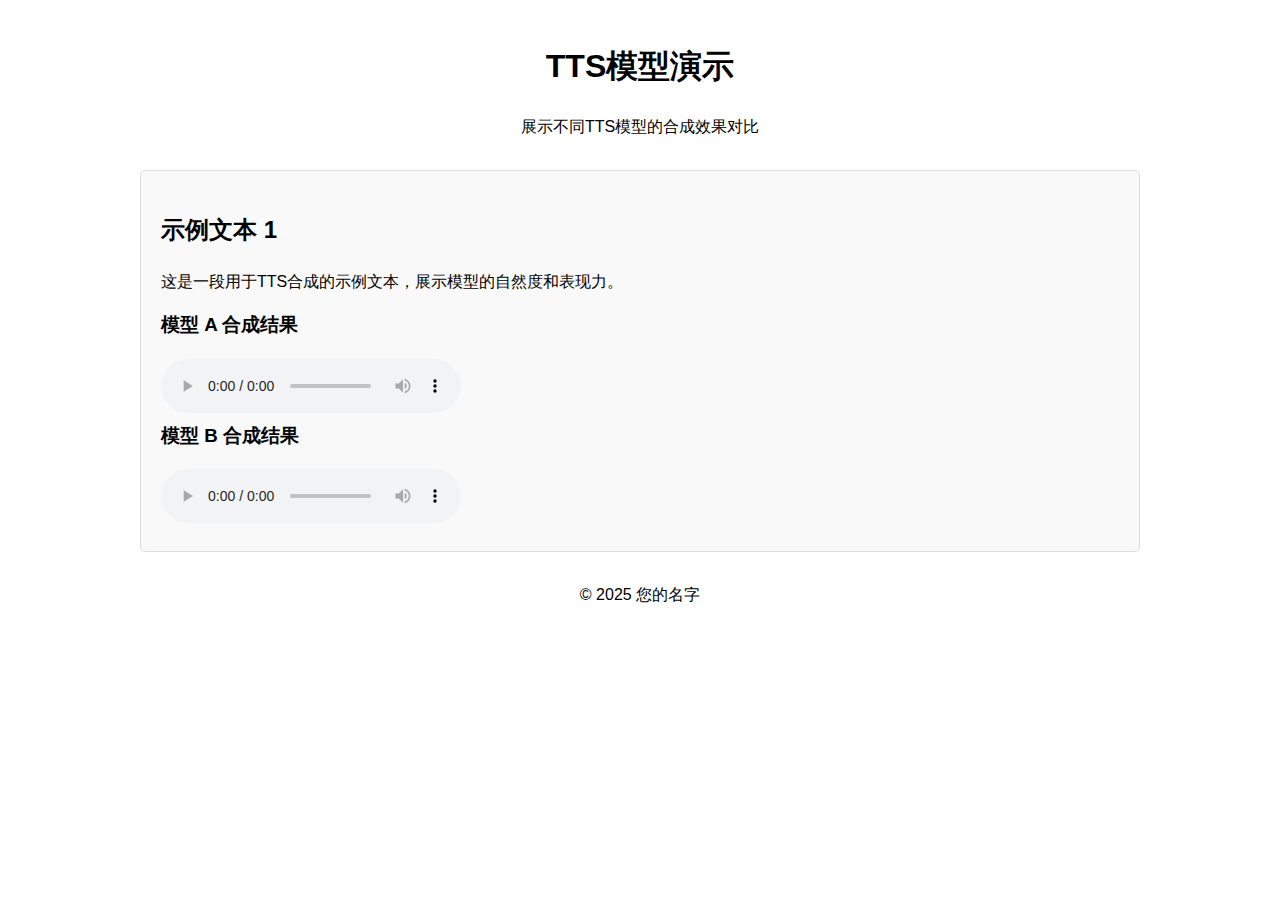
==== index.html @ d818d59c "add demo page" ====
<!DOCTYPE html>
<html>
<head>
    <meta charset="UTF-8">
    <meta name="viewport" content="width=device-width, initial-scale=1.0">
    <title>TTS演示结果</title>
    <link rel="stylesheet" href="styles.css">
</head>
<body>
    <header>
        <h1>TTS模型演示</h1>
        <p>展示不同TTS模型的合成效果对比</p>
    </header>
    
    <main>
        <!-- 内容将在这里添加 -->
        <section class="audio-sample">
            <h2>示例文本 1</h2>
            <p class="sample-text">这是一段用于TTS合成的示例文本，展示模型的自然度和表现力。</p>
            
            <h3>模型 A 合成结果</h3>
            <audio controls>
                <source src="audio/sample1_modelA.mp3" type="audio/mpeg">
                您的浏览器不支持音频元素
            </audio>
            
            <h3>模型 B 合成结果</h3>
            <audio controls>
                <source src="audio/sample1_modelB.mp3" type="audio/mpeg">
                您的浏览器不支持音频元素
            </audio>
        </section>

    </main>
    
    <footer>
        <p>© 2025 您的名字</p>
    </footer>
</body>
</html>
---- styles.css ----
body {
    font-family: 'Arial', sans-serif;
    line-height: 1.6;
    max-width: 1000px;
    margin: 0 auto;
    padding: 20px;
}

header, footer {
    text-align: center;
    margin: 20px 0;
}

.audio-sample {
    margin: 30px 0;
    padding: 20px;
    border: 1px solid #ddd;
    border-radius: 5px;
    background-color: #f9f9f9;
}

.audio-sample h3 {
    margin-top: 0;
}

table {
    width: 100%;
    border-collapse: collapse;
    margin: 20px 0;
}

table, th, td {
    border: 1px solid #ddd;
}

th, td {
    padding: 12px;
    text-align: left;
}

th {
    background-color: #f2f2f2;
}

img {
    max-width: 100%;
    height: auto;
    display: block;
    margin: 20px auto;
}
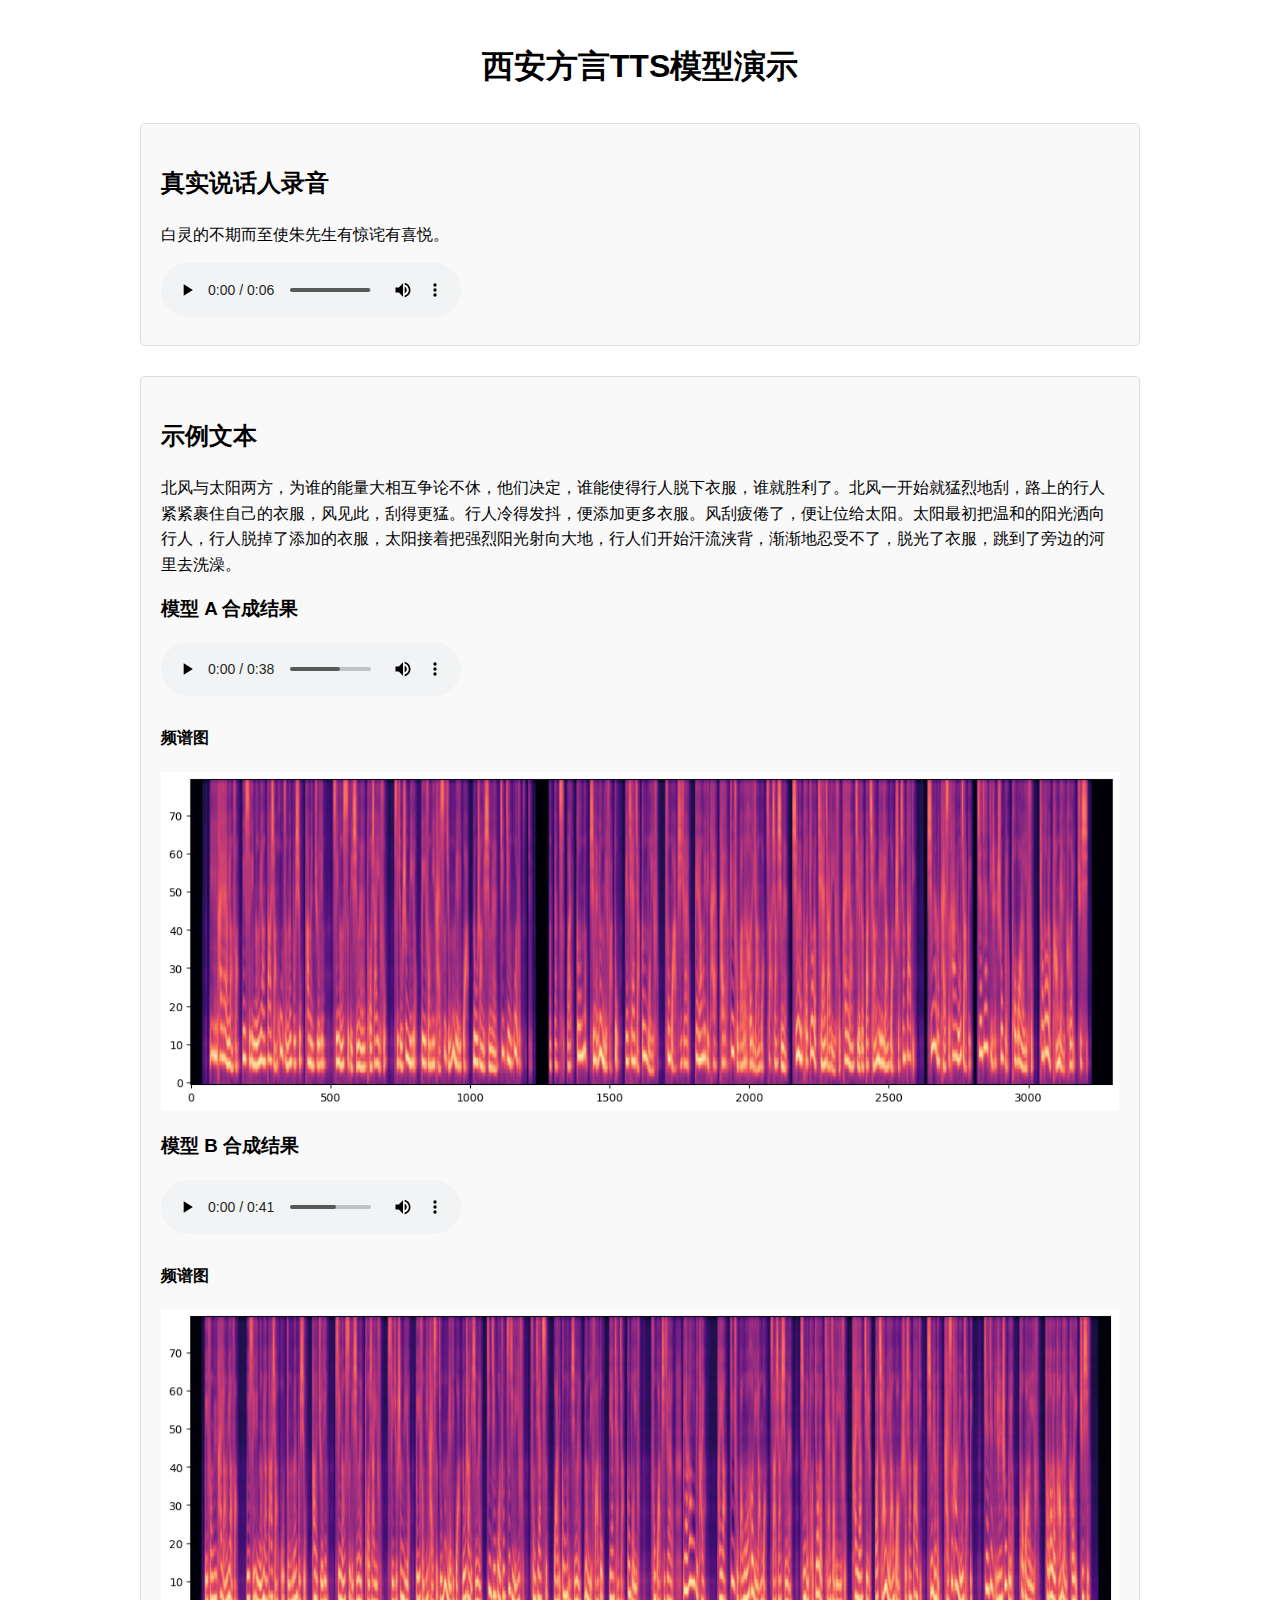
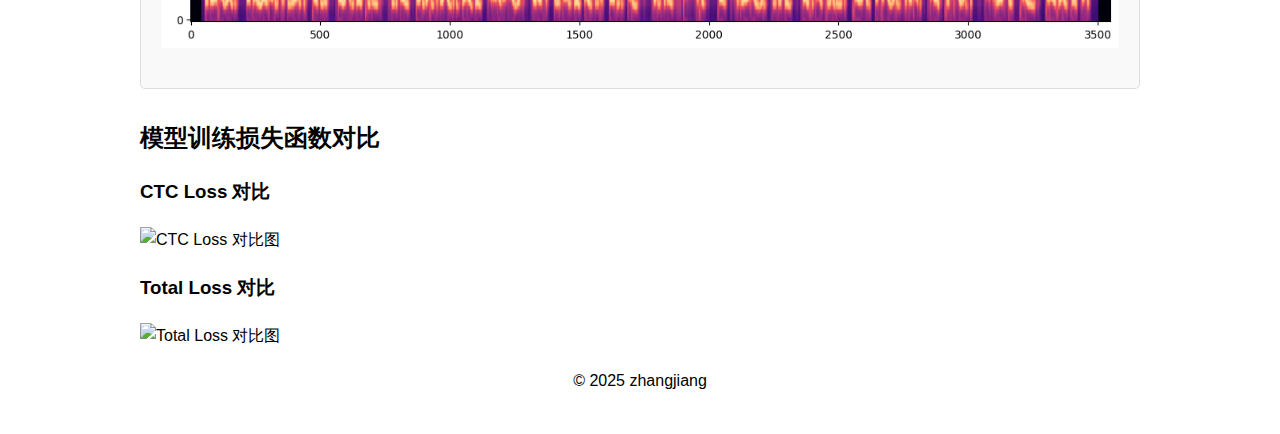
==== commit 63ae5545: "add demo item" ====
--- a/index.html
+++ b/index.html
@@ -8,34 +8,66 @@
 </head>
 <body>
     <header>
-        <h1>TTS模型演示</h1>
-        <p>展示不同TTS模型的合成效果对比</p>
+        <h1>西安方言TTS模型演示</h1>
+        <!--<p>展示不同TTS模型的合成效果对比</p>-->
     </header>
     
     <main>
-        <!-- 内容将在这里添加 -->
+        <!-- 添加真实说话人录音部分 -->
         <section class="audio-sample">
-            <h2>示例文本 1</h2>
-            <p class="sample-text">这是一段用于TTS合成的示例文本，展示模型的自然度和表现力。</p>
+            <h2>真实说话人录音</h2>
+            <p class="sample-text">白灵的不期而至使朱先生有惊诧有喜悦。</p>
+            <audio controls>
+                <source src="audio/real_speaker.wav" type="audio/mpeg">
+                您的浏览器不支持音频元素
+            </audio>
+        </section>
+        
+        <section class="audio-sample">
+            <h2>示例文本</h2>
+            <p class="sample-text"> 北风与太阳两方，为谁的能量大相互争论不休，他们决定，谁能使得行人脱下衣服，谁就胜利了。北风一开始就猛烈地刮，路上的行人紧紧裹住自己的衣服，风见此，刮得更猛。行人冷得发抖，便添加更多衣服。风刮疲倦了，便让位给太阳。太阳最初把温和的阳光洒向行人，行人脱掉了添加的衣服，太阳接着把强烈阳光射向大地，行人们开始汗流浃背，渐渐地忍受不了，脱光了衣服，跳到了旁边的河里去洗澡。</p>
             
             <h3>模型 A 合成结果</h3>
             <audio controls>
-                <source src="audio/sample1_modelA.mp3" type="audio/mpeg">
+                <source src="audio/output_sx.wav" type="audio/mpeg">
                 您的浏览器不支持音频元素
             </audio>
+            <!-- 添加模型A的频谱图 -->
+            <div class="spectrogram">
+                <h4>频谱图</h4>
+                <img src="image/spec_sx.png" alt="模型A频谱图">
+            </div>
             
             <h3>模型 B 合成结果</h3>
             <audio controls>
-                <source src="audio/sample1_modelB.mp3" type="audio/mpeg">
+                <source src="audio/output_cos.wav" type="audio/mpeg">
                 您的浏览器不支持音频元素
             </audio>
+            <!-- 添加模型B的频谱图 -->
+            <div class="spectrogram">
+                <h4>频谱图</h4>
+                <img src="image/spec_cos.png" alt="模型B频谱图">
+            </div>
         </section>
-
+        
+        <!-- 添加损失函数曲线对比部分 -->
+        <section class="loss-comparison">
+            <h2>模型训练损失函数对比</h2>
+            <div class="loss-charts">
+                <div class="loss-chart">
+                    <h3>CTC Loss 对比</h3>
+                    <img src="images/ctc_loss_comparison.png" alt="CTC Loss 对比图">
+                </div>
+                <div class="loss-chart">
+                    <h3>Total Loss 对比</h3>
+                    <img src="images/total_loss_comparison.png" alt="Total Loss 对比图">
+                </div>
+            </div>
+        </section>
     </main>
     
     <footer>
-        <p>© 2025 您的名字</p>
+        <p>© 2025 zhangjiang</p>
     </footer>
 </body>
 </html>
-
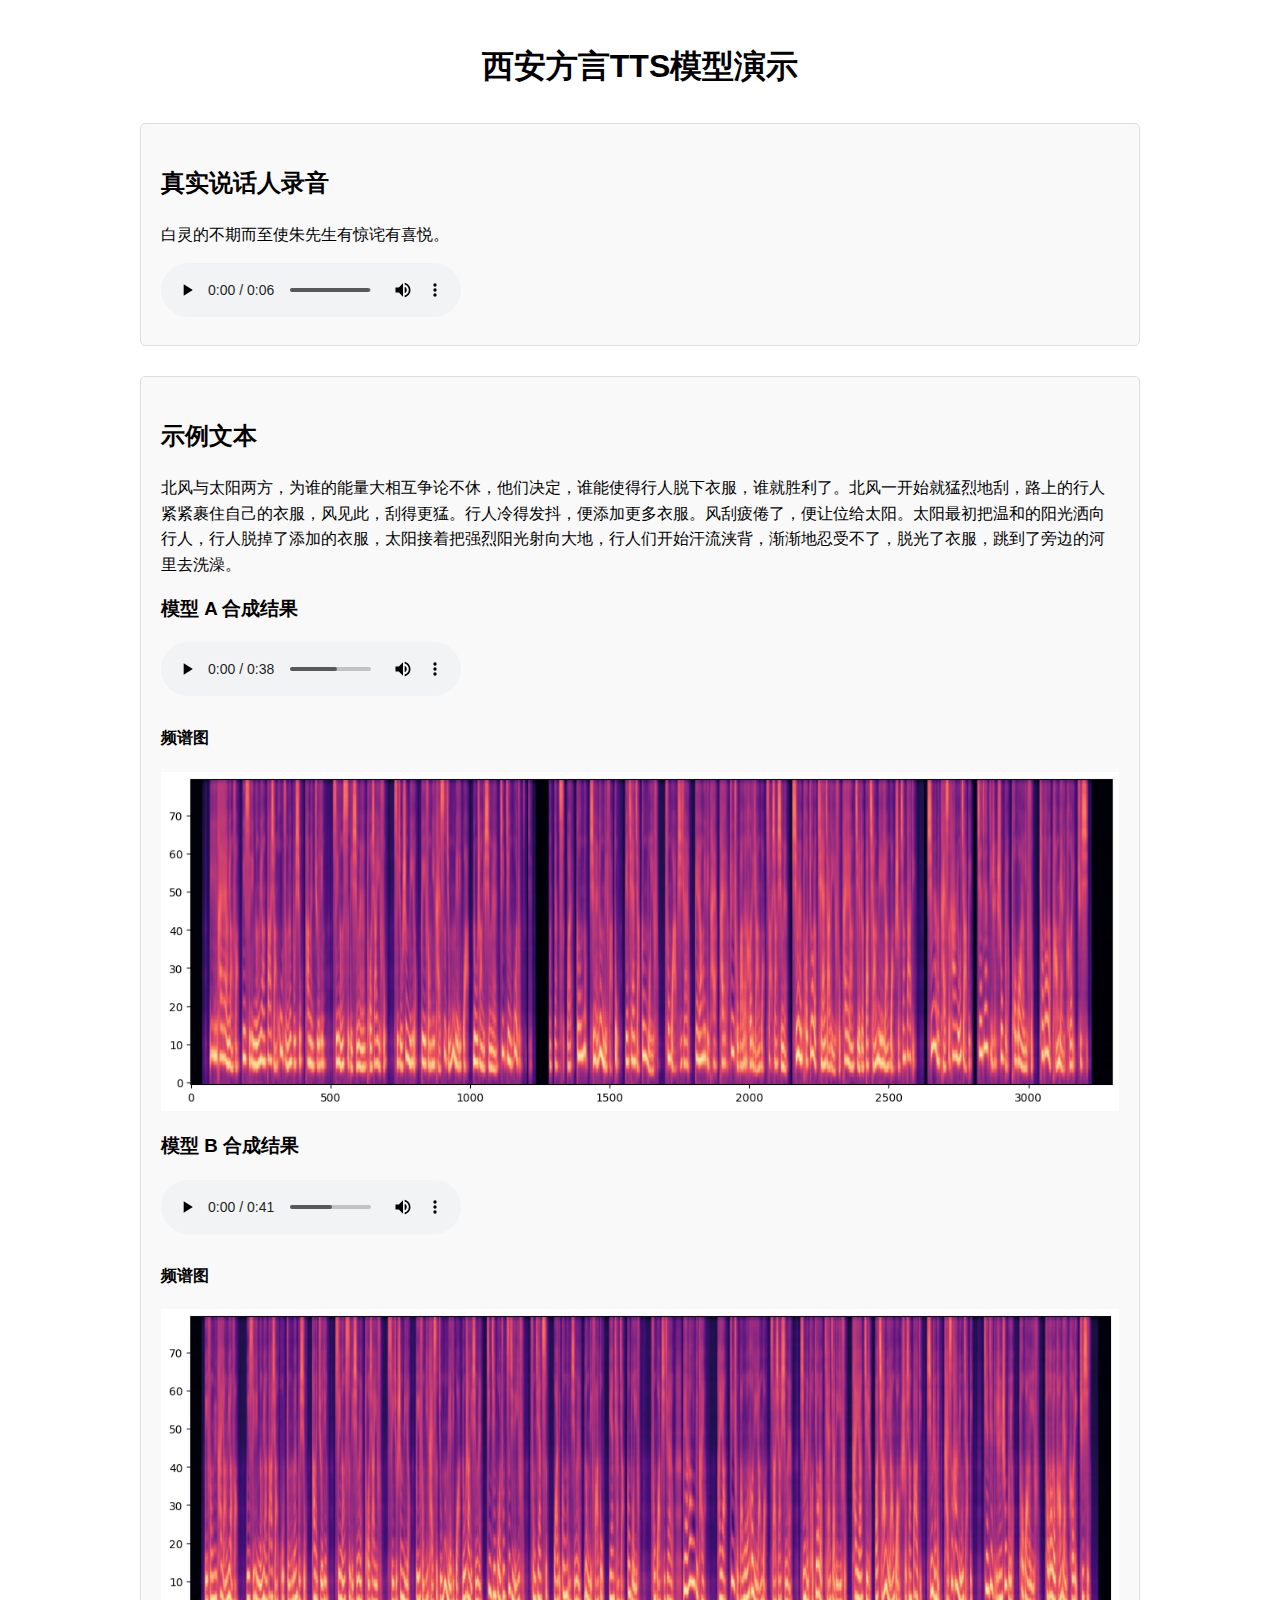
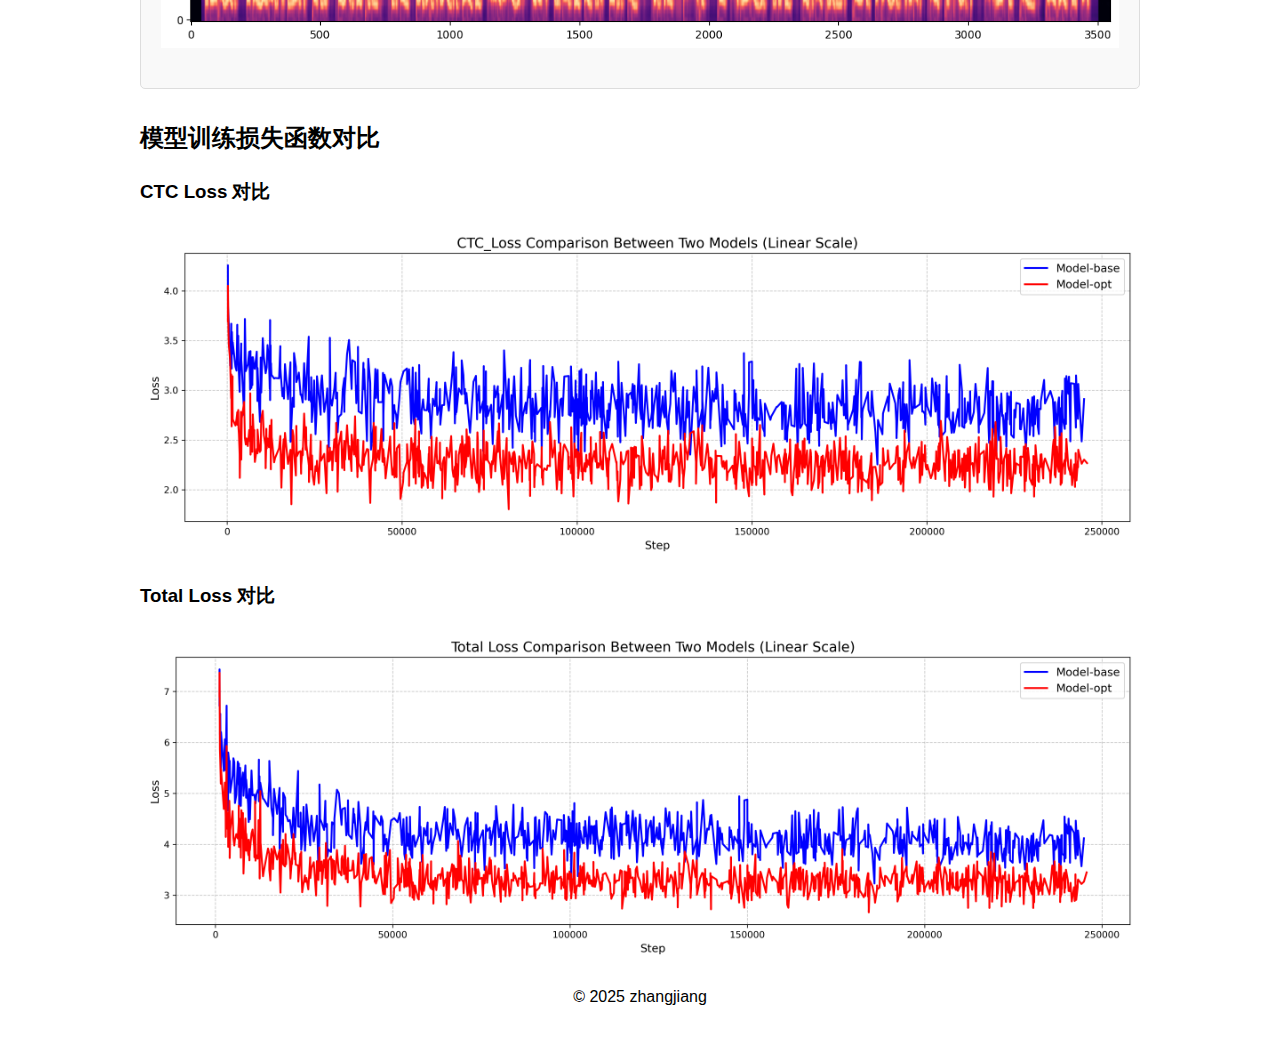
==== commit f07eb4cf: "add loss comparison pic" ====
--- a/index.html
+++ b/index.html
@@ -56,11 +56,11 @@
             <div class="loss-charts">
                 <div class="loss-chart">
                     <h3>CTC Loss 对比</h3>
-                    <img src="images/ctc_loss_comparison.png" alt="CTC Loss 对比图">
+                    <img src="image/ctc_loss_comparison_linear.png" alt="CTC Loss 对比图">
                 </div>
                 <div class="loss-chart">
                     <h3>Total Loss 对比</h3>
-                    <img src="images/total_loss_comparison.png" alt="Total Loss 对比图">
+                    <img src="image/total_loss_comparison_linear.png" alt="Total Loss 对比图">
                 </div>
             </div>
         </section>
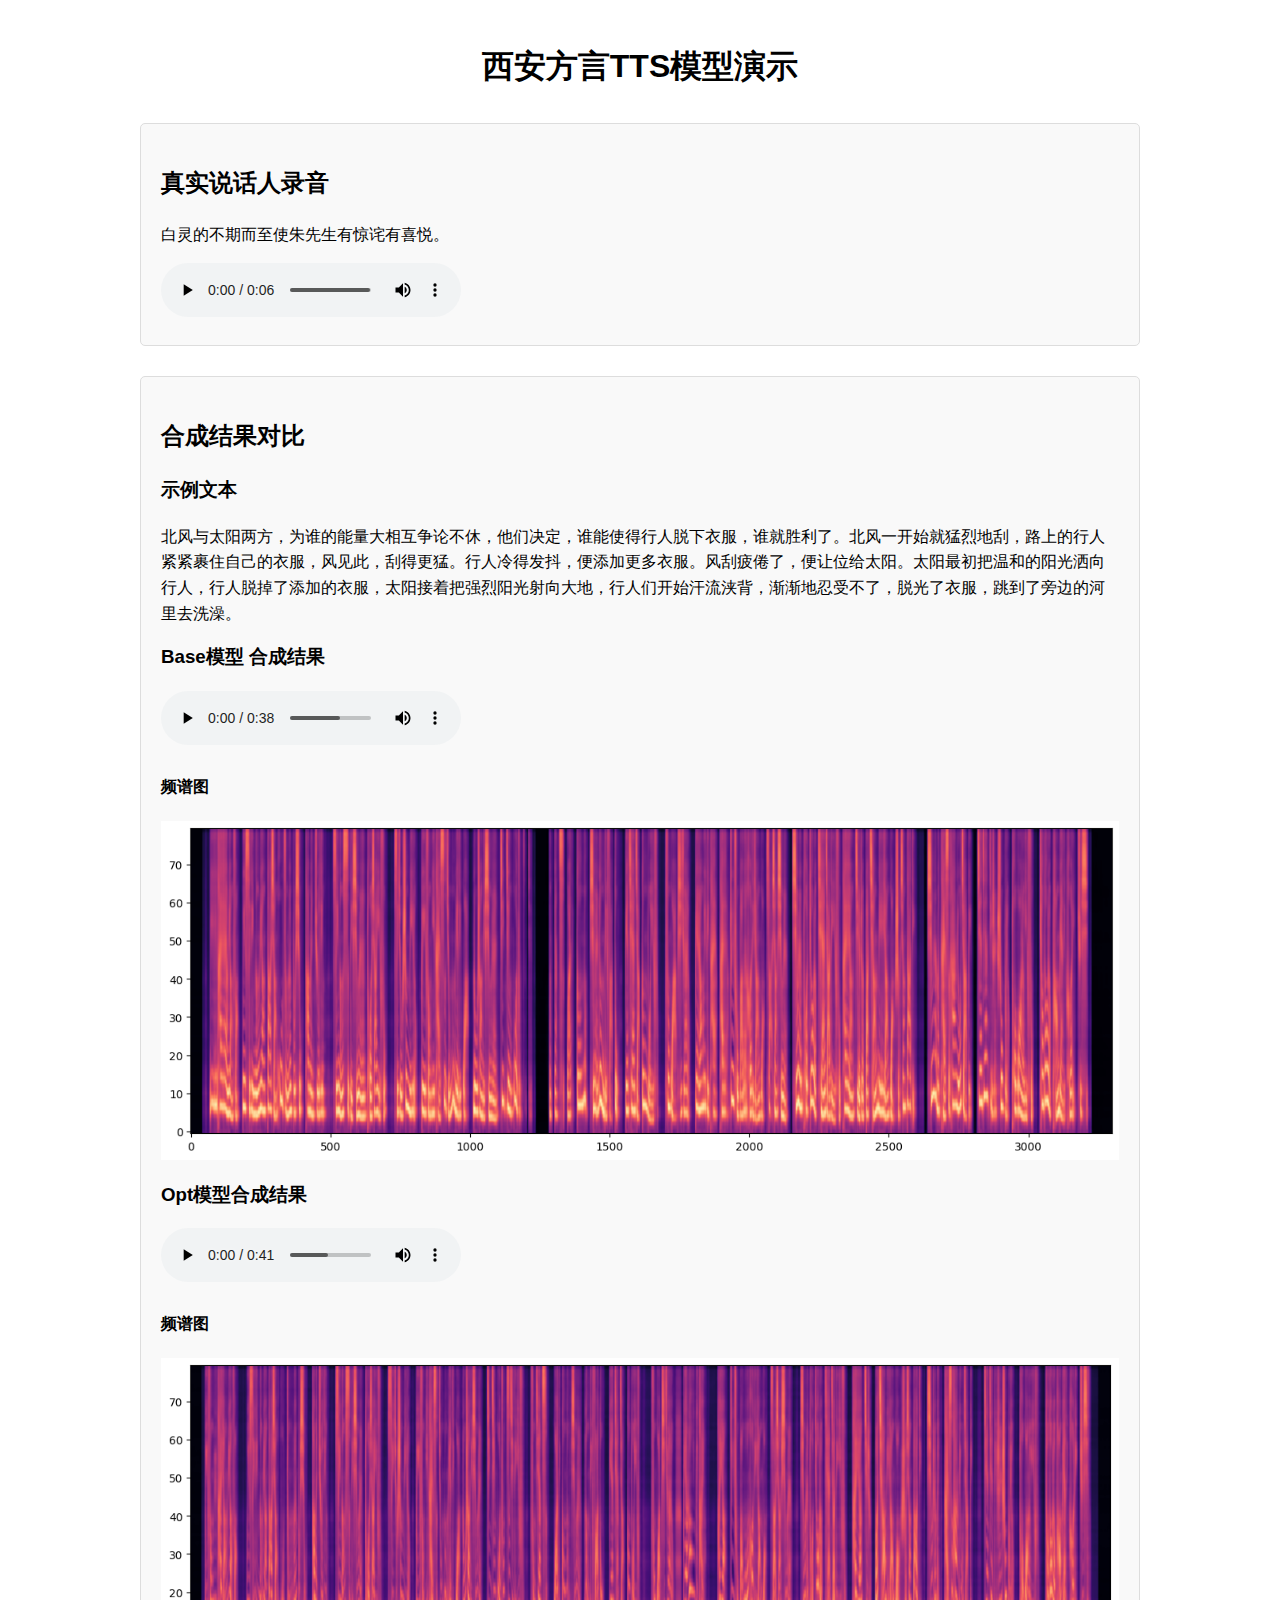
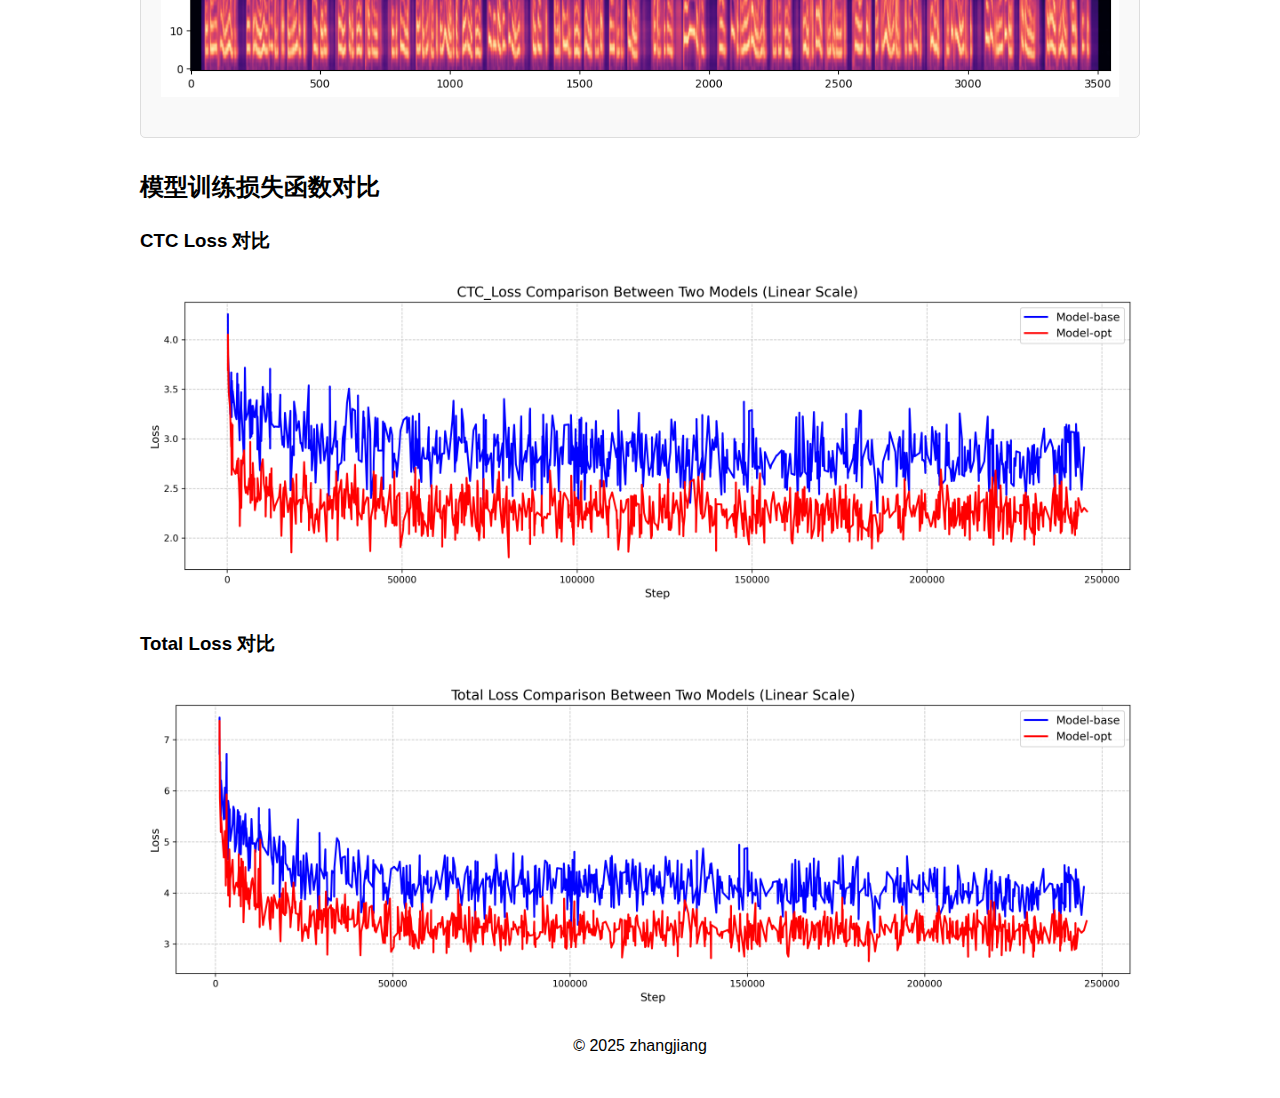
==== commit cc0385b3: "updat index" ====
--- a/index.html
+++ b/index.html
@@ -24,10 +24,11 @@
         </section>
         
         <section class="audio-sample">
-            <h2>示例文本</h2>
+            <h2>合成结果对比</h2>
+            <h3>示例文本</h2>
             <p class="sample-text"> 北风与太阳两方，为谁的能量大相互争论不休，他们决定，谁能使得行人脱下衣服，谁就胜利了。北风一开始就猛烈地刮，路上的行人紧紧裹住自己的衣服，风见此，刮得更猛。行人冷得发抖，便添加更多衣服。风刮疲倦了，便让位给太阳。太阳最初把温和的阳光洒向行人，行人脱掉了添加的衣服，太阳接着把强烈阳光射向大地，行人们开始汗流浃背，渐渐地忍受不了，脱光了衣服，跳到了旁边的河里去洗澡。</p>
             
-            <h3>模型 A 合成结果</h3>
+            <h3>Base模型 合成结果</h3>
             <audio controls>
                 <source src="audio/output_sx.wav" type="audio/mpeg">
                 您的浏览器不支持音频元素
@@ -38,7 +39,7 @@
                 <img src="image/spec_sx.png" alt="模型A频谱图">
             </div>
             
-            <h3>模型 B 合成结果</h3>
+            <h3>Opt模型合成结果</h3>
             <audio controls>
                 <source src="audio/output_cos.wav" type="audio/mpeg">
                 您的浏览器不支持音频元素
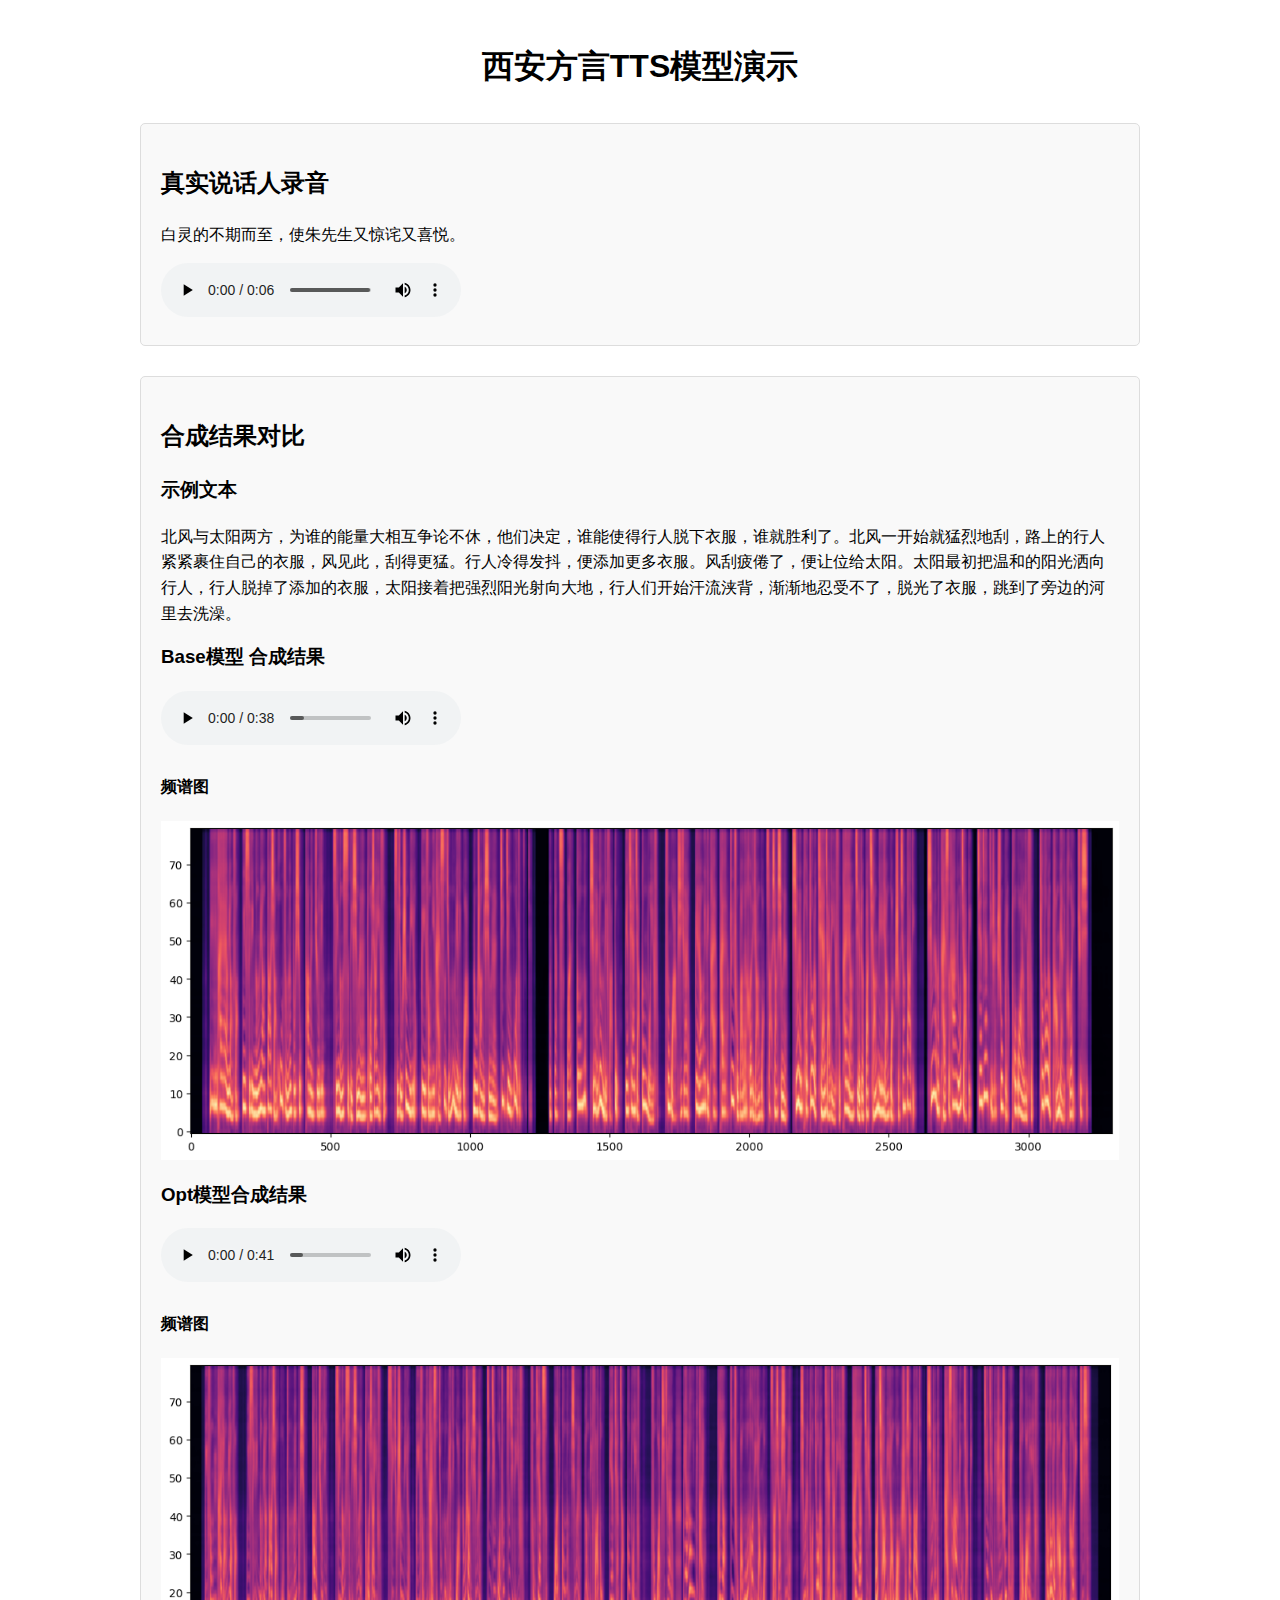
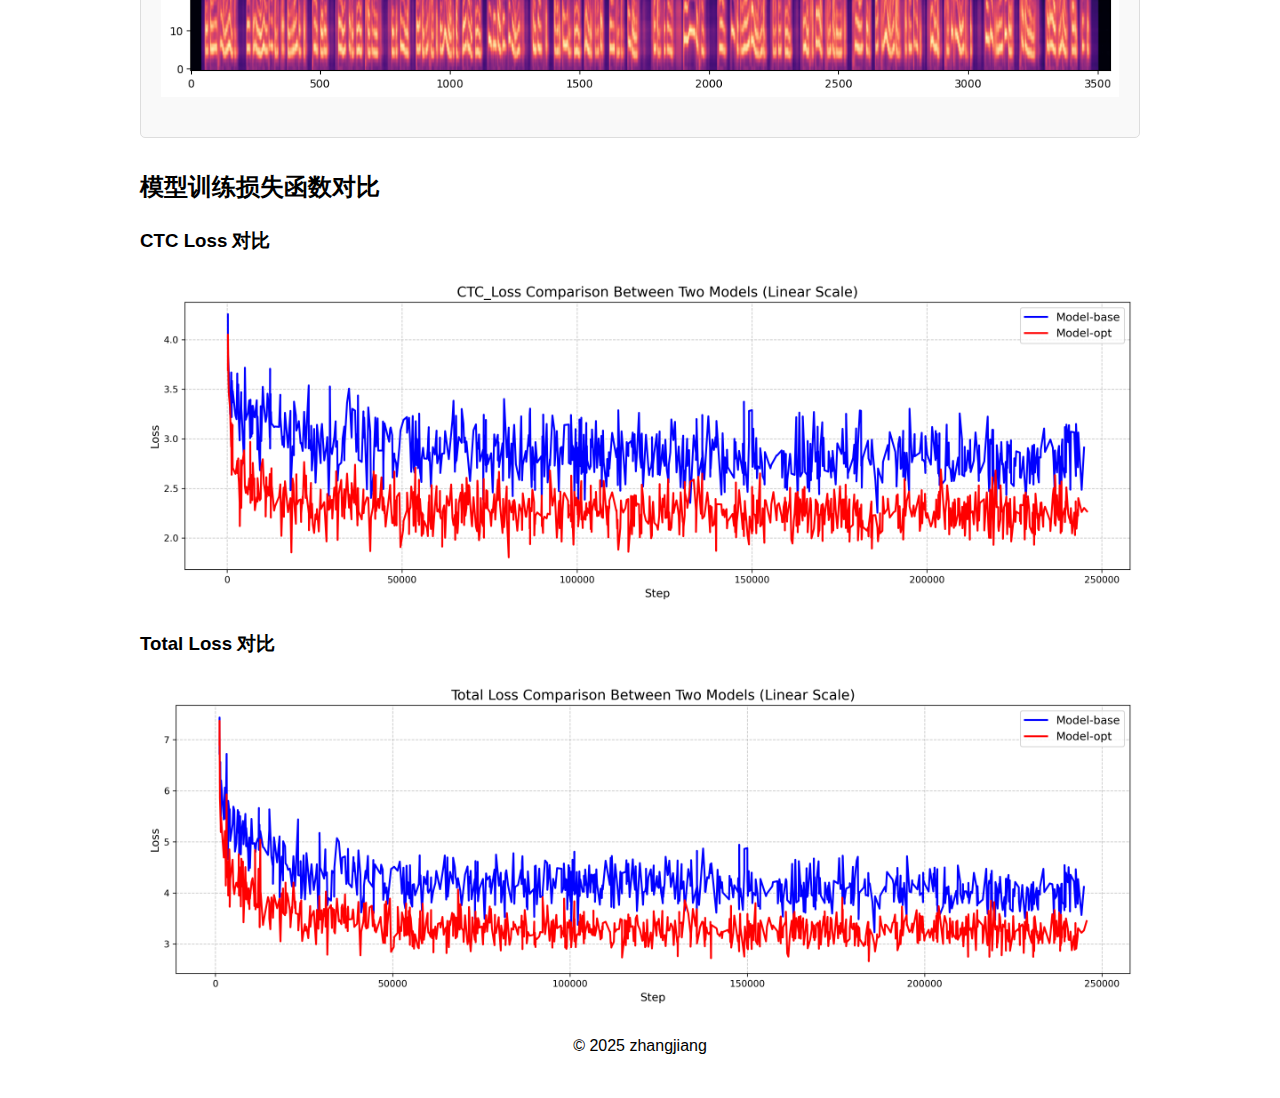
==== commit 75bcc561: "correct typo in index" ====
--- a/index.html
+++ b/index.html
@@ -16,7 +16,7 @@
         <!-- 添加真实说话人录音部分 -->
         <section class="audio-sample">
             <h2>真实说话人录音</h2>
-            <p class="sample-text">白灵的不期而至使朱先生有惊诧有喜悦。</p>
+            <p class="sample-text">白灵的不期而至，使朱先生又惊诧又喜悦。</p>
             <audio controls>
                 <source src="audio/real_speaker.wav" type="audio/mpeg">
                 您的浏览器不支持音频元素
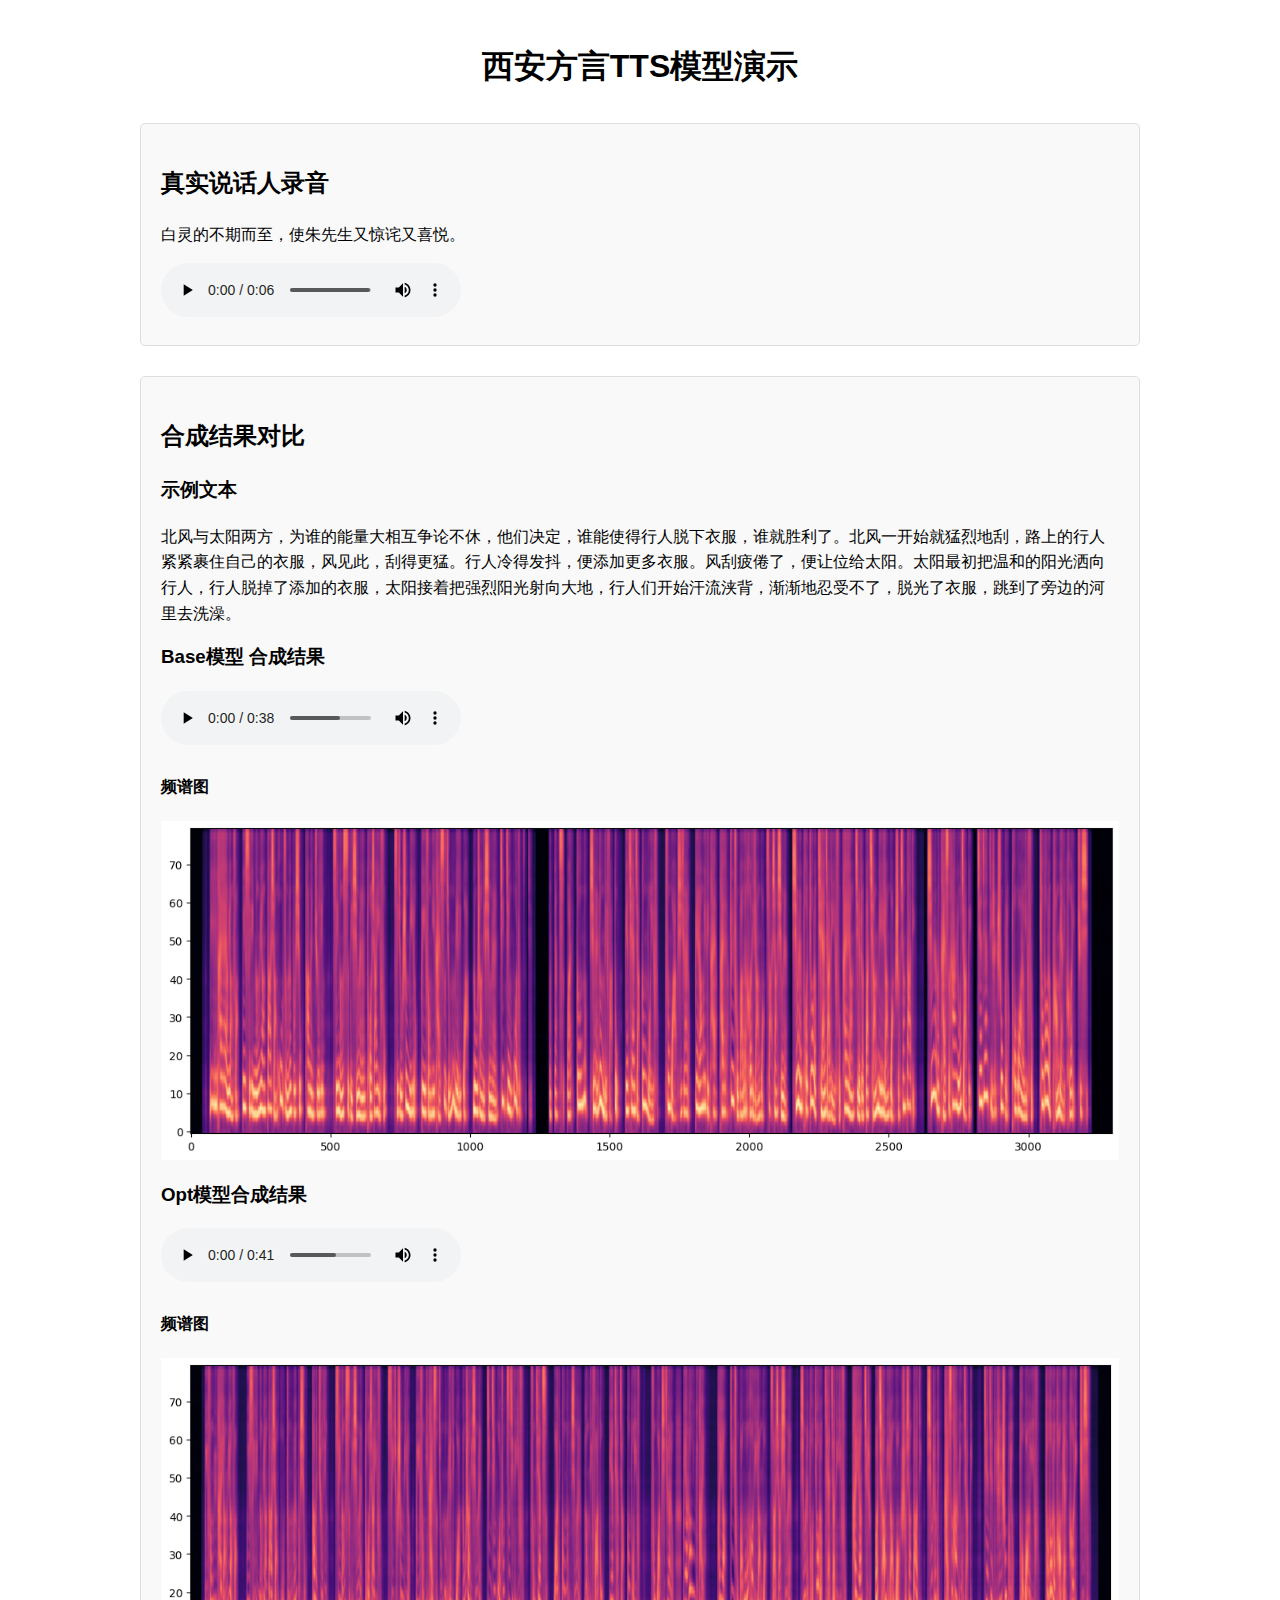
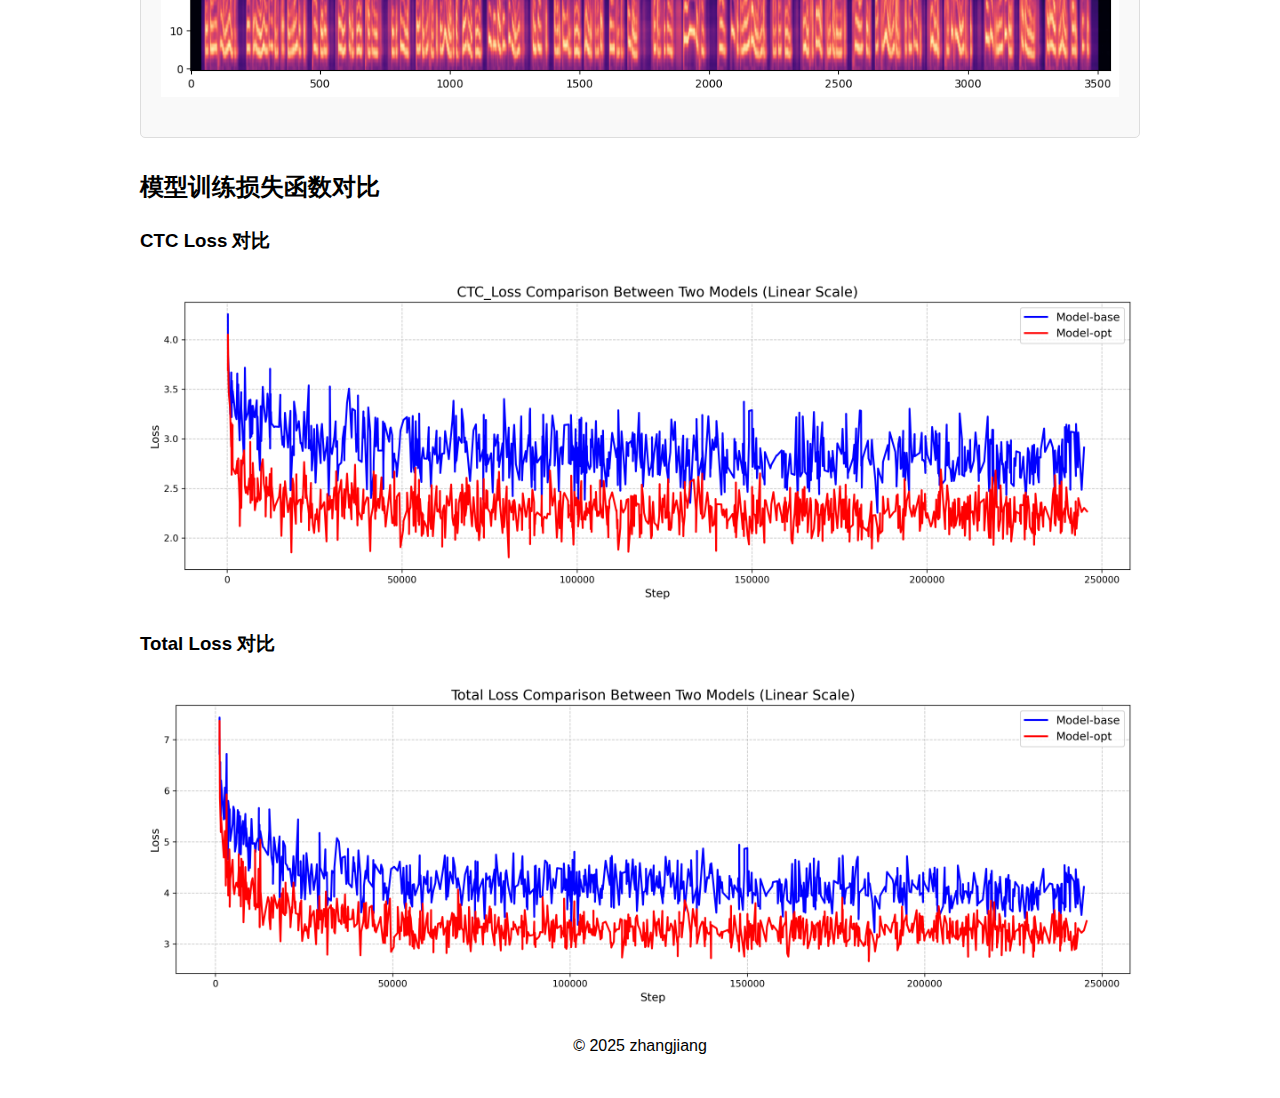
==== commit 5d58fa35: "add ablation experiment" ====
--- a/index.html
+++ b/index.html
@@ -25,7 +25,7 @@
         
         <section class="audio-sample">
             <h2>合成结果对比</h2>
-            <h3>示例文本</h2>
+            <h3>示例文本</h3>
             <p class="sample-text"> 北风与太阳两方，为谁的能量大相互争论不休，他们决定，谁能使得行人脱下衣服，谁就胜利了。北风一开始就猛烈地刮，路上的行人紧紧裹住自己的衣服，风见此，刮得更猛。行人冷得发抖，便添加更多衣服。风刮疲倦了，便让位给太阳。太阳最初把温和的阳光洒向行人，行人脱掉了添加的衣服，太阳接着把强烈阳光射向大地，行人们开始汗流浃背，渐渐地忍受不了，脱光了衣服，跳到了旁边的河里去洗澡。</p>
             
             <h3>Base模型 合成结果</h3>
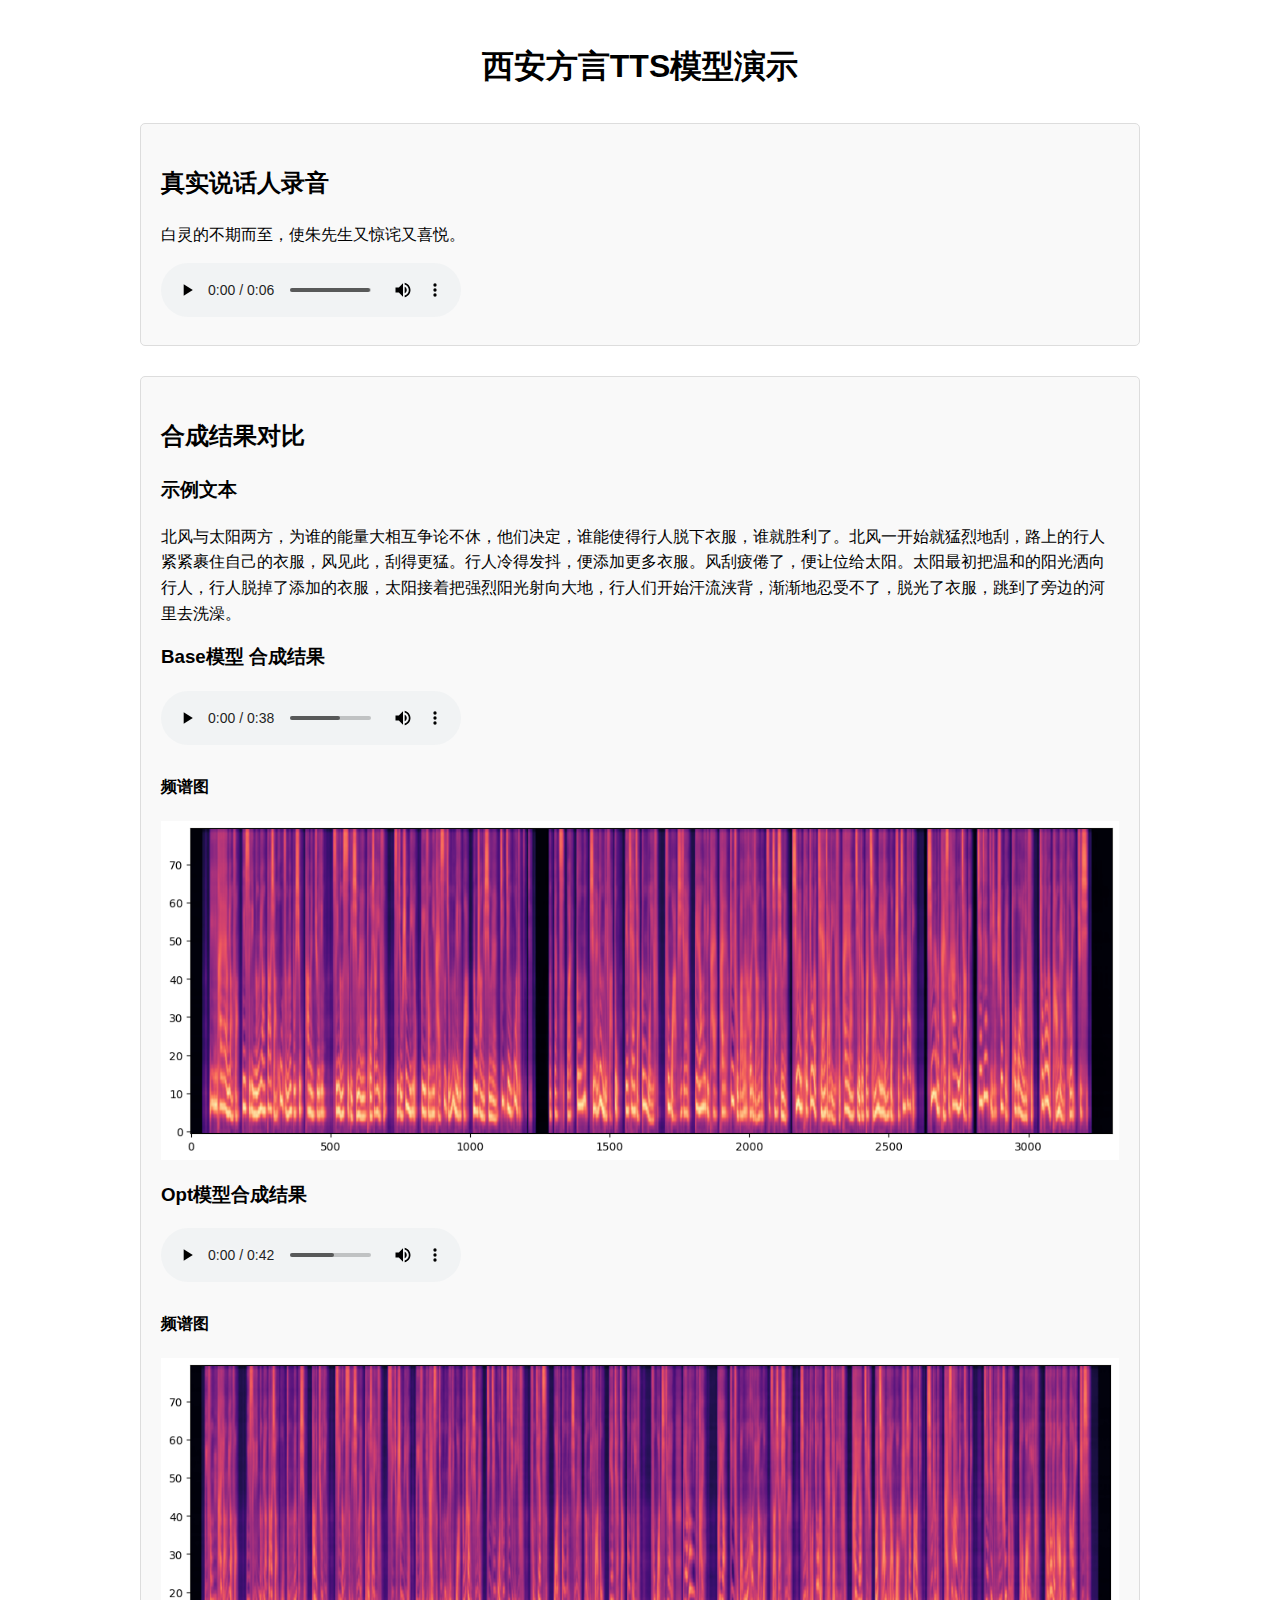
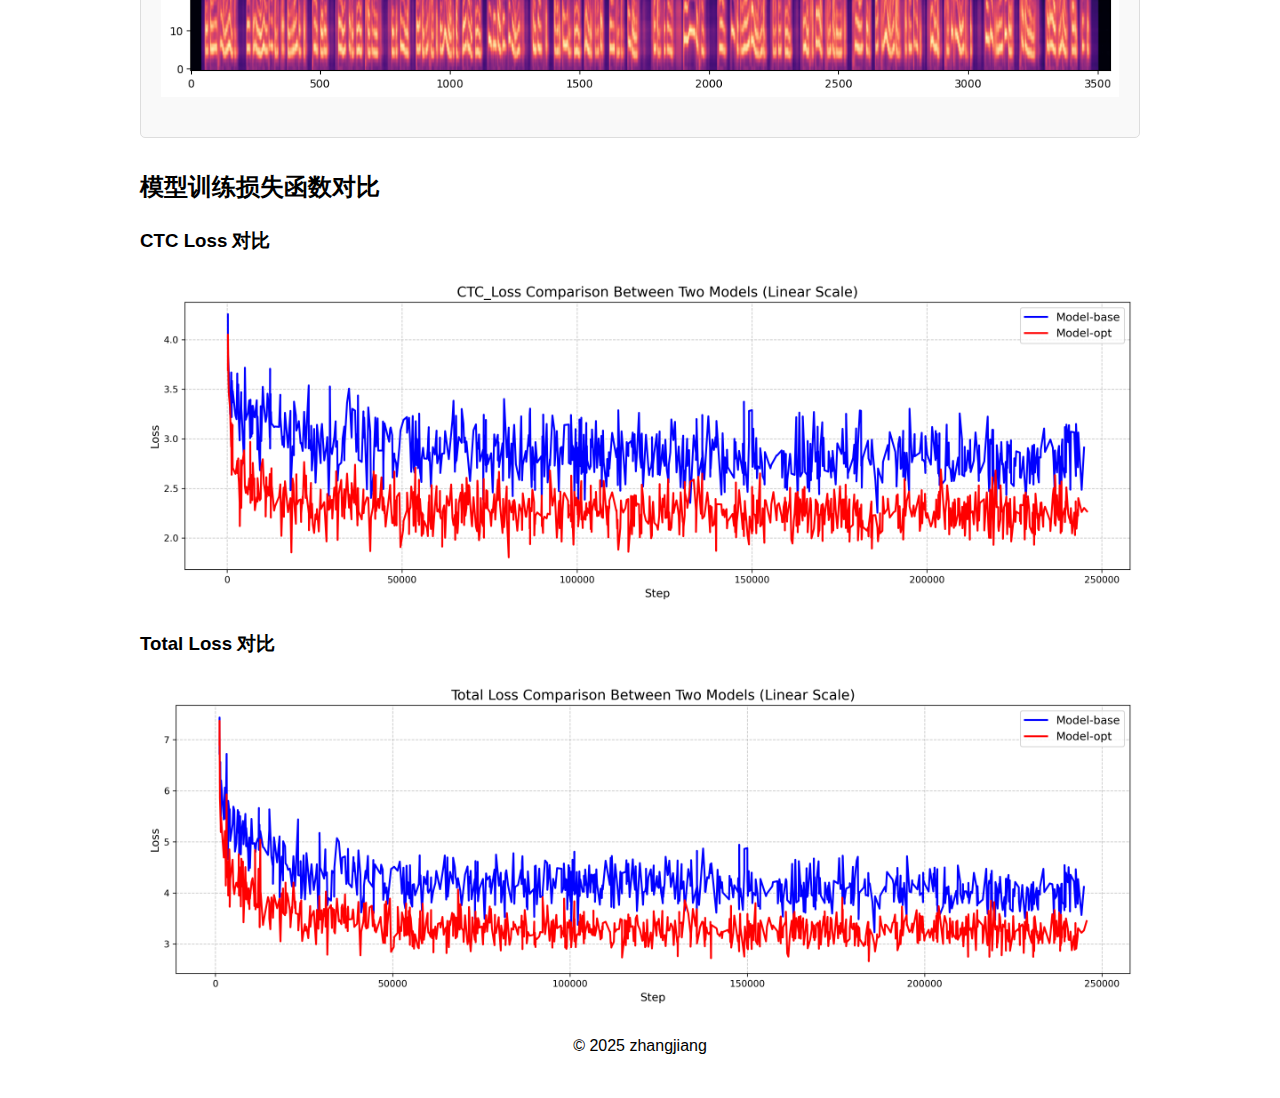
==== commit b9858696: "update title" ====
--- a/index.html
+++ b/index.html
@@ -3,7 +3,7 @@
 <head>
     <meta charset="UTF-8">
     <meta name="viewport" content="width=device-width, initial-scale=1.0">
-    <title>TTS演示结果</title>
+    <title>dialect-tts</title>
     <link rel="stylesheet" href="styles.css">
 </head>
 <body>
